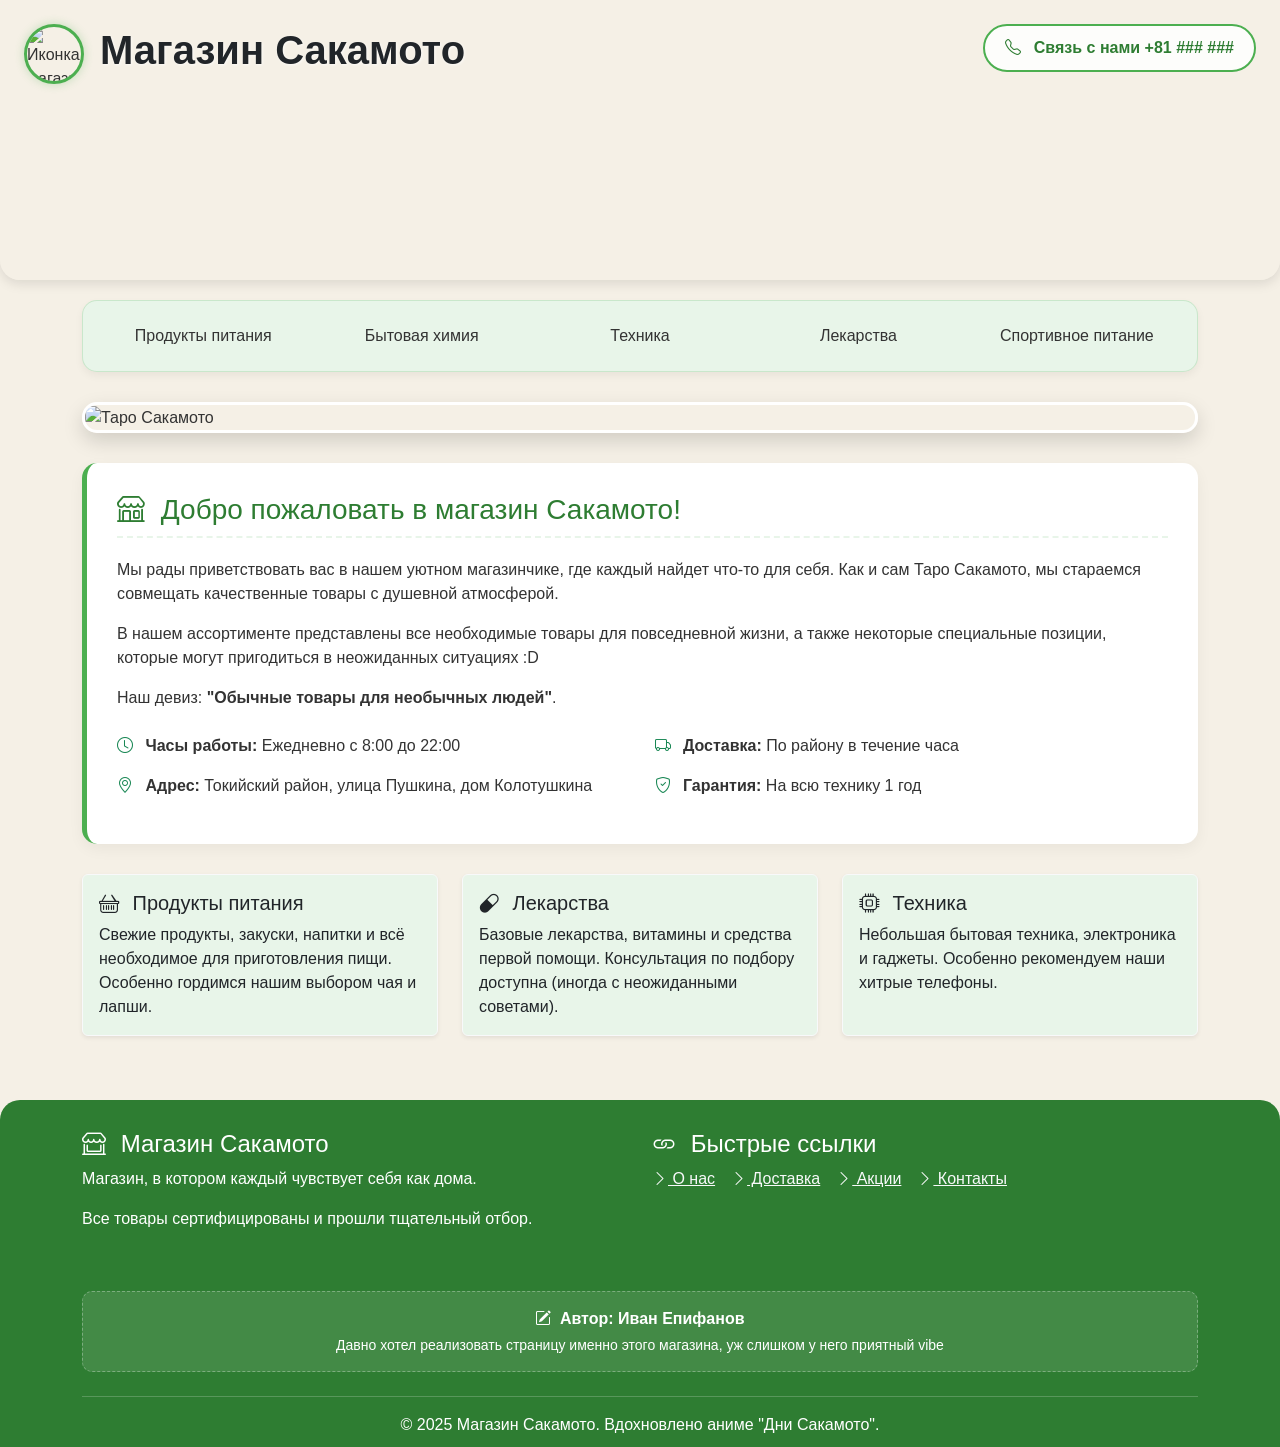
==== SakamotoStore.html @ 72aa7b74 "Add files via upload" ====
<!DOCTYPE html>
<html lang="ru">
<head>
    <meta charset="UTF-8">
    <meta name="viewport" content="width=device-width, initial-scale=1.0">
    <title>Магазинчик Сакамото</title>
    <link rel="icon" type="image/jpeg" href="https://ih1.redbubble.net/image.5265691558.6902/flat,750x,075,f-pad,750x1000,f8f8f8.jpg">
    <link href="https://cdn.jsdelivr.net/npm/bootstrap@5.3.0-alpha1/dist/css/bootstrap.min.css" rel="stylesheet">
    <link rel="stylesheet" href="https://cdn.jsdelivr.net/npm/bootstrap-icons@1.10.3/font/bootstrap-icons.css">
    <style>
        :root {
            --primary-beige: #f5f0e6;
            --light-green: #e8f5e9;
            --dark-green: #2e7d32;
            --accent-green: #4caf50;
            --text-dark: #333333;
        }
        
        body {
            background-color: var(--primary-beige);
            color: var(--text-dark);
            font-family: 'Segoe UI', Tahoma, Geneva, Verdana, sans-serif;
        }
        
        .header-container {
            position: relative;
            height: 280px;
            overflow: hidden;
            border-radius: 0 0 20px 20px;
            box-shadow: 0 4px 12px rgba(0, 0, 0, 0.1);
        }
        
        .header-image {
            background: 
                linear-gradient(rgba(245, 240, 230, 0.9), rgba(245, 240, 230, 0.7)),
                url('https://raw.githubusercontent.com/NikitaKhvatov/anime-warehouse/main/img/sakamoto-shop-exterior.jpg');
            background-size: cover;
            background-position: center;
            width: 100%;
            height: 100%;
        }
        
        .shop-icon {
            width: 60px;
            height: 60px;
            border-radius: 50%;
            border: 3px solid var(--accent-green);
            box-shadow: 0 0 10px rgba(76, 175, 80, 0.3);
            transition: transform 0.3s;
        }
        
        .shop-icon:hover {
            transform: scale(1.1);
        }
        
        .contact-info {
            background-color: rgba(255, 255, 255, 0.85);
            padding: 10px 20px;
            border-radius: 30px;
            color: var(--dark-green);
            font-weight: bold;
            border: 2px solid var(--accent-green);
            transition: all 0.3s;
        }
        
        .contact-info:hover {
            background-color: rgba(255, 255, 255, 1);
            box-shadow: 0 0 15px rgba(76, 175, 80, 0.4);
        }
        
        .nav-container {
            background-color: var(--light-green);
            border-radius: 15px;
            margin: 20px auto;
            padding: 15px;
            box-shadow: 0 4px 8px rgba(0, 0, 0, 0.05);
            border: 1px solid rgba(76, 175, 80, 0.2);
        }
        
        .nav-item {
            padding: 8px 20px;
            margin: 0 5px;
            border-radius: 20px;
            color: var(--text-dark);
            font-weight: 500;
            transition: all 0.3s;
            text-align: center;
        }
        
        .nav-item:hover {
            background-color: var(--accent-green);
            color: white;
            transform: translateY(-2px);
        }
        
        .main-banner {
            border-radius: 15px;
            overflow: hidden;
            margin: 30px 0;
            box-shadow: 0 8px 20px rgba(0, 0, 0, 0.15);
            border: 3px solid white;
            transition: transform 0.5s;
        }
        
        .main-banner:hover {
            transform: scale(1.01);
        }
        
        .shop-info {
            background-color: white;
            border-radius: 15px;
            padding: 30px;
            margin: 30px 0;
            box-shadow: 0 5px 15px rgba(0, 0, 0, 0.05);
            border-left: 5px solid var(--accent-green);
        }
        
        .shop-info h3 {
            color: var(--dark-green);
            margin-bottom: 20px;
            padding-bottom: 10px;
            border-bottom: 2px dashed var(--light-green);
        }
        
        .footer {
            background-color: var(--dark-green);
            color: white;
            padding: 30px 0 10px;
            margin-top: 40px;
            border-radius: 20px 20px 0 0;
        }
        
        .author-placeholder {
            background-color: rgba(255, 255, 255, 0.1);
            border-radius: 10px;
            padding: 15px;
            margin-top: 20px;
            text-align: center;
            border: 1px dashed rgba(255, 255, 255, 0.3);
        }
        
        @media (max-width: 768px) {
            .header-container {
                height: 200px;
            }
            
            .shop-icon {
                width: 50px;
                height: 50px;
            }
            
            .nav-item {
                margin-bottom: 10px;
                width: 100%;
            }
        }
        
        @keyframes fadeIn {
            from { opacity: 0; transform: translateY(20px); }
            to { opacity: 1; transform: translateY(0); }
        }
        
        .fade-in {
            animation: fadeIn 0.8s ease-out;
        }
    </style>
</head>
<body>
    <header class="header-container fade-in">
        <div class="header-image d-flex justify-content-between align-items-start p-4">
            <div class="d-flex align-items-center">
                <img src="https://ih1.redbubble.net/image.5265691558.6902/flat,750x,075,f-pad,750x1000,f8f8f8.jpg" 
                     alt="Иконка магазина Сакамото" 
                     class="shop-icon me-3">
                <h1 class="text-dark d-none d-md-block" style="font-weight: bold; text-shadow: 1px 1px 3px rgba(255,255,255,0.7);">
                    Магазин Сакамото
                </h1>
            </div>
            <div class="contact-info">
                <i class="bi bi-telephone me-2"></i> Связь с нами +81 ### ###
            </div>
        </div>
    </header>

    <main class="container fade-in">
        <div class="nav-container">
            <div class="row justify-content-between g-2">
                <div class="col-lg col-md-6">
                    <div class="nav-item">Продукты питания</div>
                </div>
                <div class="col-lg col-md-6">
                    <div class="nav-item">Бытовая химия</div>
                </div>
                <div class="col-lg col-md-6">
                    <div class="nav-item">Техника</div>
                </div>
                <div class="col-lg col-md-6">
                    <div class="nav-item">Лекарства</div>
                </div>
                <div class="col-lg col-md-6">
                    <div class="nav-item">Спортивное питание</div>
                </div>
            </div>
        </div>
        
        <div class="main-banner">
            <img src="https://cdn.displate.com/artwork/1200x857/2025-09-24/ddf9ff1bb102ad0daa38eacfd6ac4f09_eaafe750d5d8d92459008888ebd6c392.jpg" 
                 alt="Таро Сакамото" 
                 class="img-fluid w-100">
        </div>
        
        <div class="shop-info">
            <h3><i class="bi bi-shop me-2"></i> Добро пожаловать в магазин Сакамото!</h3>
            <p>Мы рады приветствовать вас в нашем уютном магазинчике, где каждый найдет что-то для себя. Как и сам Таро Сакамото, мы стараемся совмещать качественные товары с душевной атмосферой.</p>
            <p>В нашем ассортименте представлены все необходимые товары для повседневной жизни, а также некоторые специальные позиции, которые могут пригодиться в неожиданных ситуациях :D</p>
            <p>Наш девиз: <strong>"Обычные товары для необычных людей"</strong>.</p>
            <div class="row mt-4">
                <div class="col-md-6">
                    <p><i class="bi bi-clock me-2 text-success"></i> <strong>Часы работы:</strong> Ежедневно с 8:00 до 22:00</p>
                    <p><i class="bi bi-geo-alt me-2 text-success"></i> <strong>Адрес:</strong> Токийский район, улица Пушкина, дом Колотушкина</p>
                </div>
                <div class="col-md-6">
                    <p><i class="bi bi-truck me-2 text-success"></i> <strong>Доставка:</strong> По району в течение часа</p>
                    <p><i class="bi bi-shield-check me-2 text-success"></i> <strong>Гарантия:</strong> На всю технику 1 год</p>
                </div>
            </div>
        </div>
        <div class="row mt-4">
            <div class="col-md-4 mb-4">
                <div class="card h-100 border-light shadow-sm" style="background-color: var(--light-green);">
                    <div class="card-body">
                        <h5 class="card-title"><i class="bi bi-basket me-2"></i> Продукты питания</h5>
                        <p class="card-text">Свежие продукты, закуски, напитки и всё необходимое для приготовления пищи. Особенно гордимся нашим выбором чая и лапши.</p>
                    </div>
                </div>
            </div>
            <div class="col-md-4 mb-4">
                <div class="card h-100 border-light shadow-sm" style="background-color: var(--light-green);">
                    <div class="card-body">
                        <h5 class="card-title"><i class="bi bi-capsule me-2"></i> Лекарства</h5>
                        <p class="card-text">Базовые лекарства, витамины и средства первой помощи. Консультация по подбору доступна (иногда с неожиданными советами).</p>
                    </div>
                </div>
            </div>
            <div class="col-md-4 mb-4">
                <div class="card h-100 border-light shadow-sm" style="background-color: var(--light-green);">
                    <div class="card-body">
                        <h5 class="card-title"><i class="bi bi-cpu me-2"></i> Техника</h5>
                        <p class="card-text">Небольшая бытовая техника, электроника и гаджеты. Особенно рекомендуем наши хитрые телефоны.</p>
                    </div>
                </div>
            </div>
        </div>
    </main>
    
    <footer class="footer fade-in">
        <div class="container">
            <div class="row">
                <div class="col-md-6 mb-4">
                    <h4><i class="bi bi-shop-window me-2"></i> Магазин Сакамото</h4>
                    <p>Магазин, в котором каждый чувствует себя как дома.</p>
                    <p>Все товары сертифицированы и прошли тщательный отбор.</p>
                </div>
                <div class="col-md-6 mb-4">
                    <h4><i class="bi bi-link me-2"></i> Быстрые ссылки</h4>
                    <div class="d-flex flex-wrap">
                        <a href="#" class="text-light me-3 mb-2"><i class="bi bi-chevron-right"></i> О нас</a>
                        <a href="#" class="text-light me-3 mb-2"><i class="bi bi-chevron-right"></i> Доставка</a>
                        <a href="#" class="text-light me-3 mb-2"><i class="bi bi-chevron-right"></i> Акции</a>
                        <a href="#" class="text-light me-3 mb-2"><i class="bi bi-chevron-right"></i> Контакты</a>
                    </div>
                </div>
            </div>
            
            <div class="author-placeholder">
                <p class="mb-1"><i class="bi bi-pencil-square me-1"></i> <strong>Автор: Иван Епифанов</strong></p>
                <p class="small mb-0">Давно хотел реализовать страницу именно этого магазина, уж слишком у него приятный vibe</p>
            </div>
            
            <div class="text-center mt-4 pt-3 border-top border-light" style="border-color: rgba(255,255,255,0.2) !important;">
                <p class="mb-0">© 2025 Магазин Сакамото. Вдохновлено аниме "Дни Сакамото".</p>
            </div>
        </div>
    </footer>
    <script src="https://cdn.jsdelivr.net/npm/bootstrap@5.3.0-alpha1/dist/js/bootstrap.bundle.min.js"></script>
    
    <script>
        document.addEventListener('DOMContentLoaded', function() {
            const fadeElements = document.querySelectorAll('.fade-in');
            fadeElements.forEach((el, index) => {
                el.style.animationDelay = `${index * 0.1}s`;
            });
            const navItems = document.querySelectorAll('.nav-item');
            navItems.forEach(item => {
                item.addEventListener('click', function() {
                    navItems.forEach(nav => nav.classList.remove('active'));
                    this.classList.add('active');
                    alert(`Вы выбрали категорию: ${this.textContent}`);
                });
            });
        });
    </script>
</body>
</html>
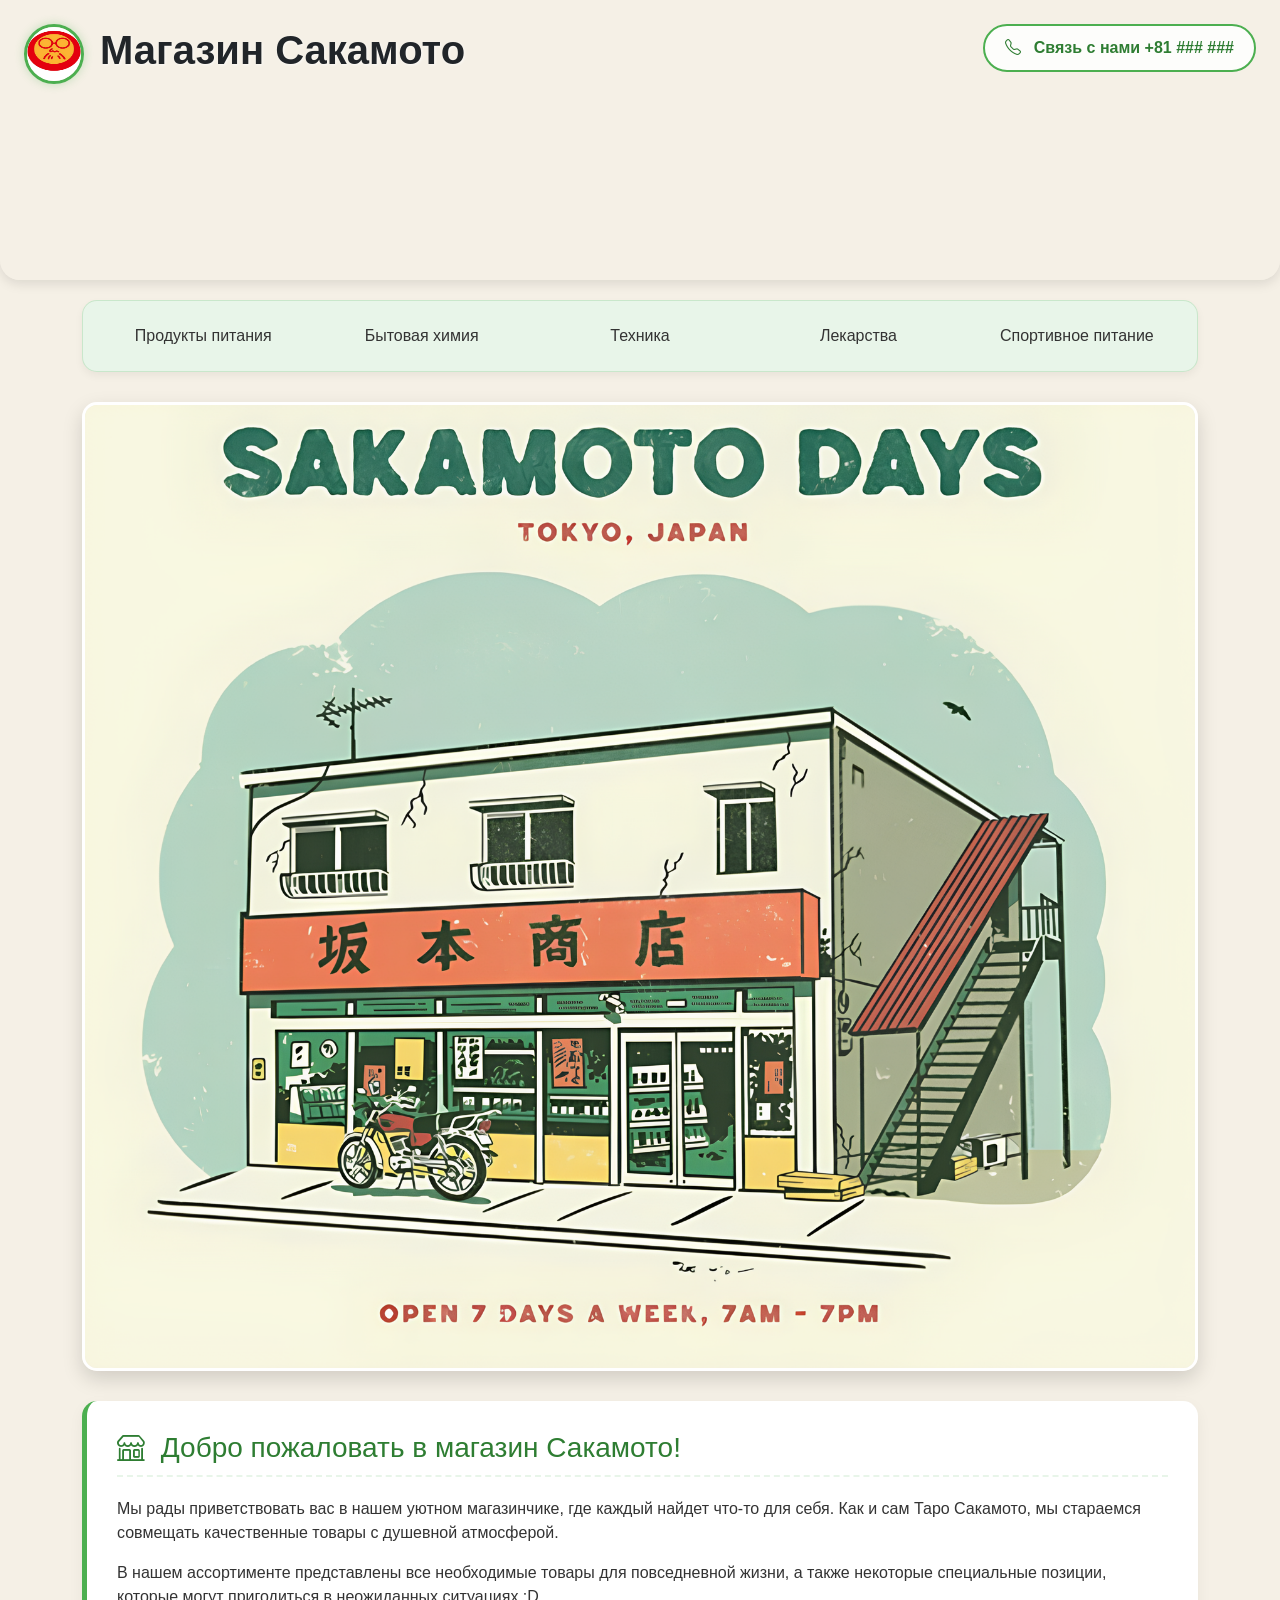
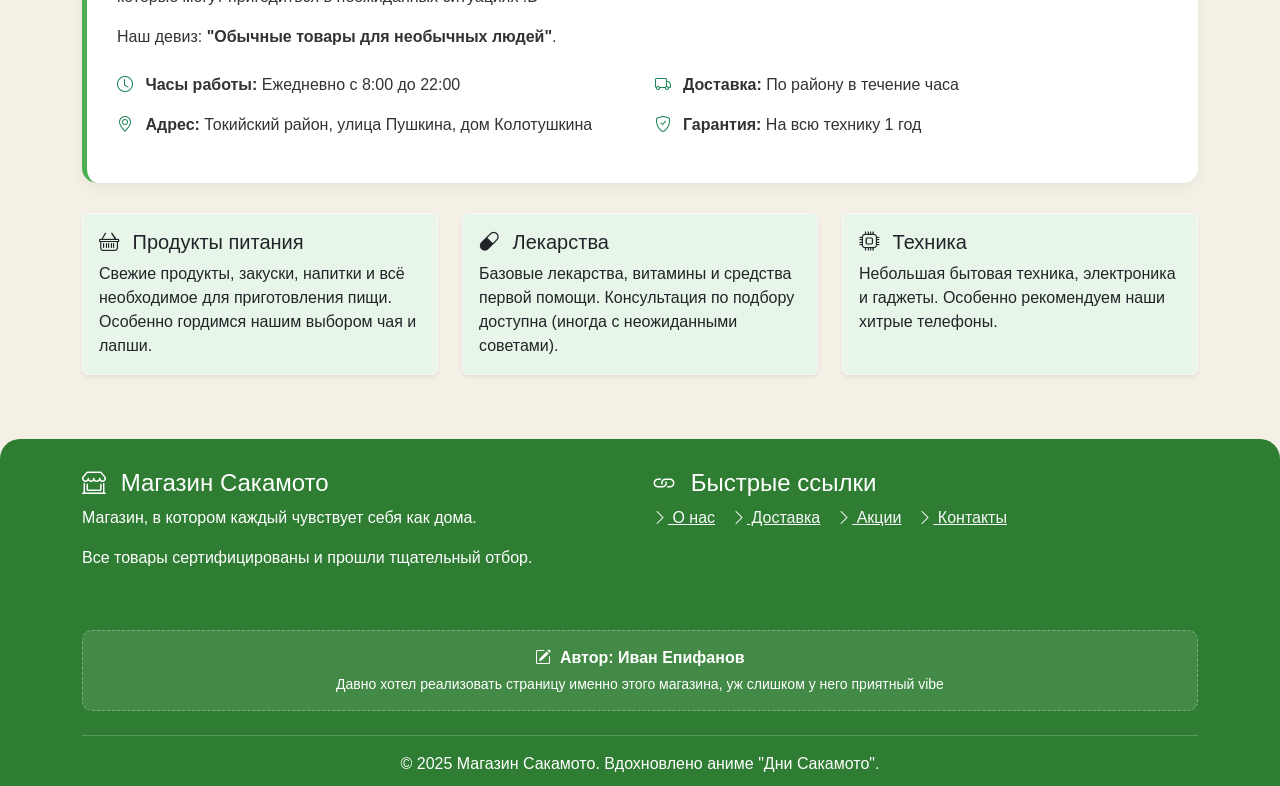
==== commit 826accc8: "layout-fix, images folder" ====
--- a/SakamotoStore.html
+++ b/SakamotoStore.html
@@ -7,169 +7,13 @@
     <link rel="icon" type="image/jpeg" href="https://ih1.redbubble.net/image.5265691558.6902/flat,750x,075,f-pad,750x1000,f8f8f8.jpg">
     <link href="https://cdn.jsdelivr.net/npm/bootstrap@5.3.0-alpha1/dist/css/bootstrap.min.css" rel="stylesheet">
     <link rel="stylesheet" href="https://cdn.jsdelivr.net/npm/bootstrap-icons@1.10.3/font/bootstrap-icons.css">
-    <style>
-        :root {
-            --primary-beige: #f5f0e6;
-            --light-green: #e8f5e9;
-            --dark-green: #2e7d32;
-            --accent-green: #4caf50;
-            --text-dark: #333333;
-        }
-        
-        body {
-            background-color: var(--primary-beige);
-            color: var(--text-dark);
-            font-family: 'Segoe UI', Tahoma, Geneva, Verdana, sans-serif;
-        }
-        
-        .header-container {
-            position: relative;
-            height: 280px;
-            overflow: hidden;
-            border-radius: 0 0 20px 20px;
-            box-shadow: 0 4px 12px rgba(0, 0, 0, 0.1);
-        }
-        
-        .header-image {
-            background: 
-                linear-gradient(rgba(245, 240, 230, 0.9), rgba(245, 240, 230, 0.7)),
-                url('https://raw.githubusercontent.com/NikitaKhvatov/anime-warehouse/main/img/sakamoto-shop-exterior.jpg');
-            background-size: cover;
-            background-position: center;
-            width: 100%;
-            height: 100%;
-        }
-        
-        .shop-icon {
-            width: 60px;
-            height: 60px;
-            border-radius: 50%;
-            border: 3px solid var(--accent-green);
-            box-shadow: 0 0 10px rgba(76, 175, 80, 0.3);
-            transition: transform 0.3s;
-        }
-        
-        .shop-icon:hover {
-            transform: scale(1.1);
-        }
-        
-        .contact-info {
-            background-color: rgba(255, 255, 255, 0.85);
-            padding: 10px 20px;
-            border-radius: 30px;
-            color: var(--dark-green);
-            font-weight: bold;
-            border: 2px solid var(--accent-green);
-            transition: all 0.3s;
-        }
-        
-        .contact-info:hover {
-            background-color: rgba(255, 255, 255, 1);
-            box-shadow: 0 0 15px rgba(76, 175, 80, 0.4);
-        }
-        
-        .nav-container {
-            background-color: var(--light-green);
-            border-radius: 15px;
-            margin: 20px auto;
-            padding: 15px;
-            box-shadow: 0 4px 8px rgba(0, 0, 0, 0.05);
-            border: 1px solid rgba(76, 175, 80, 0.2);
-        }
-        
-        .nav-item {
-            padding: 8px 20px;
-            margin: 0 5px;
-            border-radius: 20px;
-            color: var(--text-dark);
-            font-weight: 500;
-            transition: all 0.3s;
-            text-align: center;
-        }
-        
-        .nav-item:hover {
-            background-color: var(--accent-green);
-            color: white;
-            transform: translateY(-2px);
-        }
-        
-        .main-banner {
-            border-radius: 15px;
-            overflow: hidden;
-            margin: 30px 0;
-            box-shadow: 0 8px 20px rgba(0, 0, 0, 0.15);
-            border: 3px solid white;
-            transition: transform 0.5s;
-        }
-        
-        .main-banner:hover {
-            transform: scale(1.01);
-        }
-        
-        .shop-info {
-            background-color: white;
-            border-radius: 15px;
-            padding: 30px;
-            margin: 30px 0;
-            box-shadow: 0 5px 15px rgba(0, 0, 0, 0.05);
-            border-left: 5px solid var(--accent-green);
-        }
-        
-        .shop-info h3 {
-            color: var(--dark-green);
-            margin-bottom: 20px;
-            padding-bottom: 10px;
-            border-bottom: 2px dashed var(--light-green);
-        }
-        
-        .footer {
-            background-color: var(--dark-green);
-            color: white;
-            padding: 30px 0 10px;
-            margin-top: 40px;
-            border-radius: 20px 20px 0 0;
-        }
-        
-        .author-placeholder {
-            background-color: rgba(255, 255, 255, 0.1);
-            border-radius: 10px;
-            padding: 15px;
-            margin-top: 20px;
-            text-align: center;
-            border: 1px dashed rgba(255, 255, 255, 0.3);
-        }
-        
-        @media (max-width: 768px) {
-            .header-container {
-                height: 200px;
-            }
-            
-            .shop-icon {
-                width: 50px;
-                height: 50px;
-            }
-            
-            .nav-item {
-                margin-bottom: 10px;
-                width: 100%;
-            }
-        }
-        
-        @keyframes fadeIn {
-            from { opacity: 0; transform: translateY(20px); }
-            to { opacity: 1; transform: translateY(0); }
-        }
-        
-        .fade-in {
-            animation: fadeIn 0.8s ease-out;
-        }
-    </style>
+    <link rel="stylesheet" href="style.css">
 </head>
 <body>
     <header class="header-container fade-in">
         <div class="header-image d-flex justify-content-between align-items-start p-4">
             <div class="d-flex align-items-center">
-                <img src="https://ih1.redbubble.net/image.5265691558.6902/flat,750x,075,f-pad,750x1000,f8f8f8.jpg" 
+                <img src='./images/logo.jpg'
                      alt="Иконка магазина Сакамото" 
                      class="shop-icon me-3">
                 <h1 class="text-dark d-none d-md-block" style="font-weight: bold; text-shadow: 1px 1px 3px rgba(255,255,255,0.7);">
@@ -204,7 +48,7 @@
         </div>
         
         <div class="main-banner">
-            <img src="https://cdn.displate.com/artwork/1200x857/2025-09-24/ddf9ff1bb102ad0daa38eacfd6ac4f09_eaafe750d5d8d92459008888ebd6c392.jpg" 
+            <img src='./images/Store.png'
                  alt="Таро Сакамото" 
                  class="img-fluid w-100">
         </div>
@@ -283,22 +127,6 @@
         </div>
     </footer>
     <script src="https://cdn.jsdelivr.net/npm/bootstrap@5.3.0-alpha1/dist/js/bootstrap.bundle.min.js"></script>
-    
-    <script>
-        document.addEventListener('DOMContentLoaded', function() {
-            const fadeElements = document.querySelectorAll('.fade-in');
-            fadeElements.forEach((el, index) => {
-                el.style.animationDelay = `${index * 0.1}s`;
-            });
-            const navItems = document.querySelectorAll('.nav-item');
-            navItems.forEach(item => {
-                item.addEventListener('click', function() {
-                    navItems.forEach(nav => nav.classList.remove('active'));
-                    this.classList.add('active');
-                    alert(`Вы выбрали категорию: ${this.textContent}`);
-                });
-            });
-        });
-    </script>
+    <script src="script.js"></script>
 </body>
 </html>
--- a/style.css
+++ b/style.css
@@ -0,0 +1,155 @@
+:root {
+    --primary-beige: #f5f0e6;
+    --light-green: #e8f5e9;
+    --dark-green: #2e7d32;
+    --accent-green: #4caf50;
+    --text-dark: #333333;
+}
+
+body {
+    background-color: var(--primary-beige);
+    color: var(--text-dark);
+    font-family: 'Segoe UI', Tahoma, Geneva, Verdana, sans-serif;
+}
+
+.header-container {
+    position: relative;
+    height: 280px;
+    overflow: hidden;
+    border-radius: 0 0 20px 20px;
+    box-shadow: 0 4px 12px rgba(0, 0, 0, 0.1);
+}
+
+.header-image {
+    background: 
+        linear-gradient(rgba(245, 240, 230, 0.9), rgba(245, 240, 230, 0.7)),
+        url('https://raw.githubusercontent.com/NikitaKhvatov/anime-warehouse/main/img/sakamoto-shop-exterior.jpg');
+    background-size: cover;
+    background-position: center;
+    width: 100%;
+    height: 100%;
+}
+
+.shop-icon {
+    width: 60px;
+    height: 60px;
+    border-radius: 50%;
+    border: 3px solid var(--accent-green);
+    box-shadow: 0 0 10px rgba(76, 175, 80, 0.3);
+    transition: transform 0.3s;
+}
+
+.shop-icon:hover {
+    transform: scale(1.1);
+}
+
+.contact-info {
+    background-color: rgba(255, 255, 255, 0.85);
+    padding: 10px 20px;
+    border-radius: 30px;
+    color: var(--dark-green);
+    font-weight: bold;
+    border: 2px solid var(--accent-green);
+    transition: all 0.3s;
+}
+
+.contact-info:hover {
+    background-color: rgba(255, 255, 255, 1);
+    box-shadow: 0 0 15px rgba(76, 175, 80, 0.4);
+}
+
+.nav-container {
+    background-color: var(--light-green);
+    border-radius: 15px;
+    margin: 20px auto;
+    padding: 15px;
+    box-shadow: 0 4px 8px rgba(0, 0, 0, 0.05);
+    border: 1px solid rgba(76, 175, 80, 0.2);
+}
+
+.nav-item {
+    padding: 8px 20px;
+    margin: 0 5px;
+    border-radius: 20px;
+    color: var(--text-dark);
+    font-weight: 500;
+    transition: all 0.3s;
+    text-align: center;
+}
+
+.nav-item:hover {
+    background-color: var(--accent-green);
+    color: white;
+    transform: translateY(-2px);
+}
+
+.main-banner {
+    border-radius: 15px;
+    overflow: hidden;
+    margin: 30px 0;
+    box-shadow: 0 8px 20px rgba(0, 0, 0, 0.15);
+    border: 3px solid white;
+    transition: transform 0.5s;
+}
+
+.main-banner:hover {
+    transform: scale(1.01);
+}
+
+.shop-info {
+    background-color: white;
+    border-radius: 15px;
+    padding: 30px;
+    margin: 30px 0;
+    box-shadow: 0 5px 15px rgba(0, 0, 0, 0.05);
+    border-left: 5px solid var(--accent-green);
+}
+
+.shop-info h3 {
+    color: var(--dark-green);
+    margin-bottom: 20px;
+    padding-bottom: 10px;
+    border-bottom: 2px dashed var(--light-green);
+}
+
+.footer {
+    background-color: var(--dark-green);
+    color: white;
+    padding: 30px 0 10px;
+    margin-top: 40px;
+    border-radius: 20px 20px 0 0;
+}
+
+.author-placeholder {
+    background-color: rgba(255, 255, 255, 0.1);
+    border-radius: 10px;
+    padding: 15px;
+    margin-top: 20px;
+    text-align: center;
+    border: 1px dashed rgba(255, 255, 255, 0.3);
+}
+
+@media (max-width: 768px) {
+    .header-container {
+        height: 200px;
+    }
+    
+    .shop-icon {
+        width: 50px;
+        height: 50px;
+    }
+    
+    .nav-item {
+        margin-bottom: 10px;
+        width: 100%;
+    }
+}
+
+@keyframes fadeIn {
+    from { opacity: 0; transform: translateY(20px); }
+    to { opacity: 1; transform: translateY(0); }
+}
+
+.fade-in {
+    animation: fadeIn 0.8s ease-out;
+}
